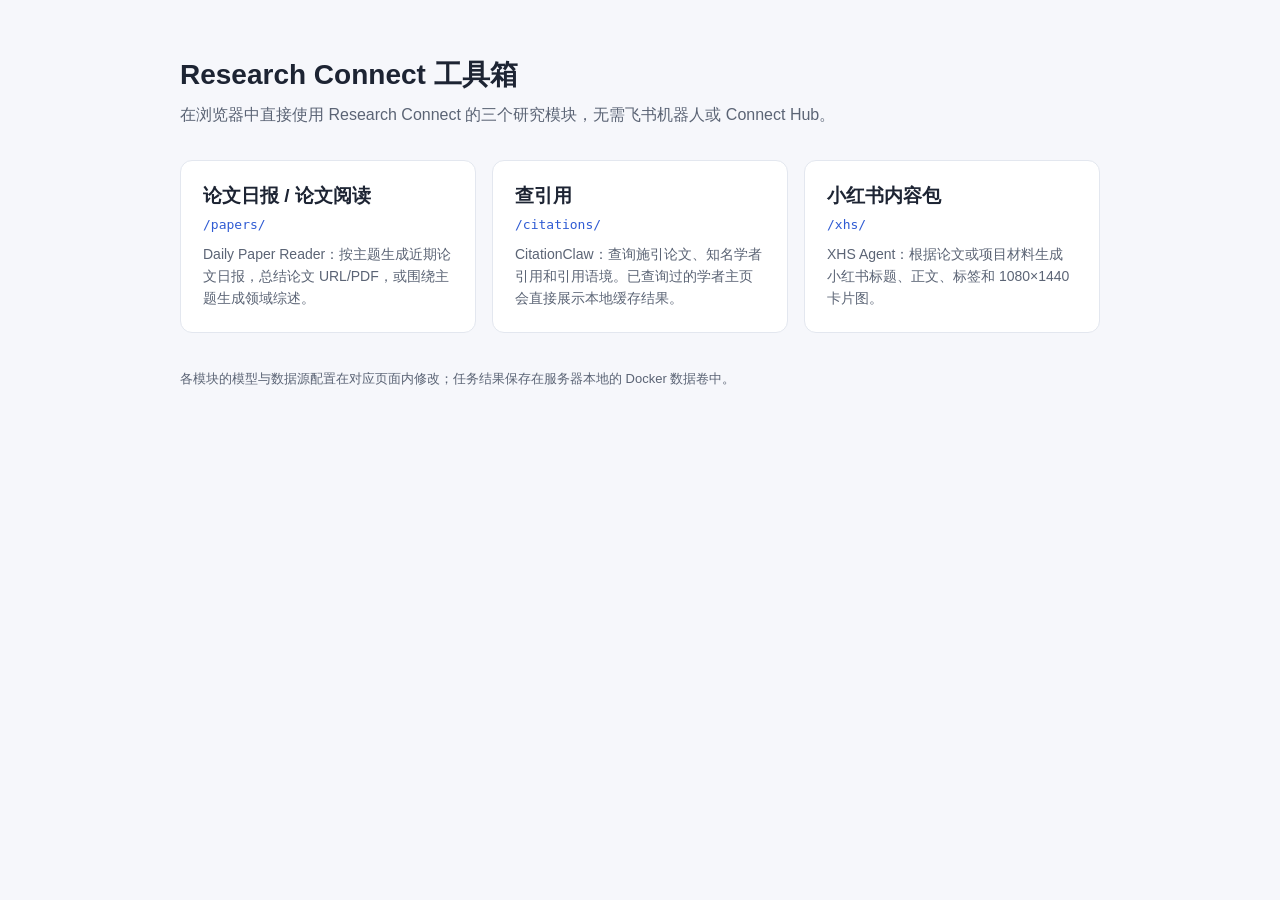
==== deploy/tool/gateway/index.html @ a18ed191 "feat(deploy): add standalone tool.sinksilk.com stack - add deploy/tool compose stack: gateway (58888" ====
<!DOCTYPE html>
<html lang="zh-CN">
<head>
  <meta charset="UTF-8">
  <meta name="viewport" content="width=device-width, initial-scale=1.0">
  <title>Research Connect 工具箱</title>
  <style>
    :root { color-scheme: light; --ink: #1d2433; --muted: #5b6475; --line: #e3e7ef; --accent: #2f5bd3; }
    * { box-sizing: border-box; }
    body { margin: 0; font-family: -apple-system, BlinkMacSystemFont, "Segoe UI", "PingFang SC", "Microsoft YaHei", sans-serif; color: var(--ink); background: #f6f7fb; }
    main { max-width: 960px; margin: 0 auto; padding: 56px 20px 40px; }
    h1 { margin: 0 0 8px; font-size: 28px; }
    .lead { margin: 0 0 32px; color: var(--muted); line-height: 1.6; }
    .grid { display: grid; grid-template-columns: repeat(auto-fit, minmax(260px, 1fr)); gap: 16px; }
    a.card { display: block; padding: 22px; background: #fff; border: 1px solid var(--line); border-radius: 12px; color: inherit; text-decoration: none; transition: border-color .15s, box-shadow .15s; }
    a.card:hover { border-color: var(--accent); box-shadow: 0 6px 18px rgba(47, 91, 211, .12); }
    .card h2 { margin: 0 0 6px; font-size: 19px; }
    .card code { font-size: 13px; color: var(--accent); }
    .card p { margin: 10px 0 0; color: var(--muted); line-height: 1.6; font-size: 14px; }
    footer { margin-top: 36px; color: var(--muted); font-size: 13px; line-height: 1.6; }
  </style>
</head>
<body>
<main>
  <h1>Research Connect 工具箱</h1>
  <p class="lead">在浏览器中直接使用 Research Connect 的三个研究模块，无需飞书机器人或 Connect Hub。</p>
  <div class="grid">
    <a class="card" href="papers/">
      <h2>论文日报 / 论文阅读</h2>
      <code>/papers/</code>
      <p>Daily Paper Reader：按主题生成近期论文日报，总结论文 URL/PDF，或围绕主题生成领域综述。</p>
    </a>
    <a class="card" href="citations/">
      <h2>查引用</h2>
      <code>/citations/</code>
      <p>CitationClaw：查询施引论文、知名学者引用和引用语境。已查询过的学者主页会直接展示本地缓存结果。</p>
    </a>
    <a class="card" href="xhs/">
      <h2>小红书内容包</h2>
      <code>/xhs/</code>
      <p>XHS Agent：根据论文或项目材料生成小红书标题、正文、标签和 1080×1440 卡片图。</p>
    </a>
  </div>
  <footer>各模块的模型与数据源配置在对应页面内修改；任务结果保存在服务器本地的 Docker 数据卷中。</footer>
</main>
</body>
</html>
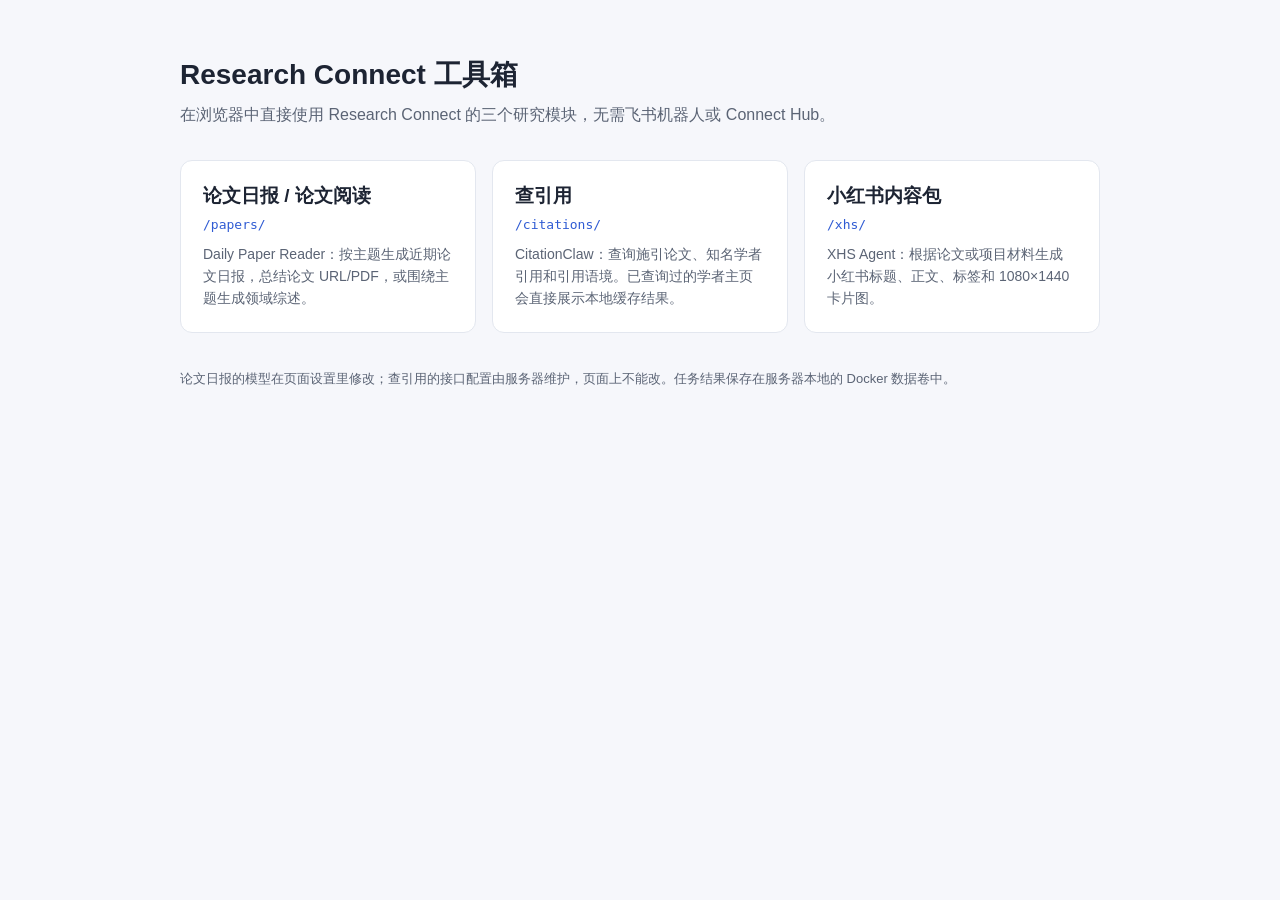
==== commit 3b03efc1: "feat(citationclaw): accept OpenAlex profiles and hide server API settings The public citation page n" ====
--- a/deploy/tool/gateway/index.html
+++ b/deploy/tool/gateway/index.html
@@ -41,7 +41,7 @@
       <p>XHS Agent：根据论文或项目材料生成小红书标题、正文、标签和 1080×1440 卡片图。</p>
     </a>
   </div>
-  <footer>各模块的模型与数据源配置在对应页面内修改；任务结果保存在服务器本地的 Docker 数据卷中。</footer>
+  <footer>论文日报的模型在页面设置里修改；查引用的接口配置由服务器维护，页面上不能改。任务结果保存在服务器本地的 Docker 数据卷中。</footer>
 </main>
 </body>
 </html>
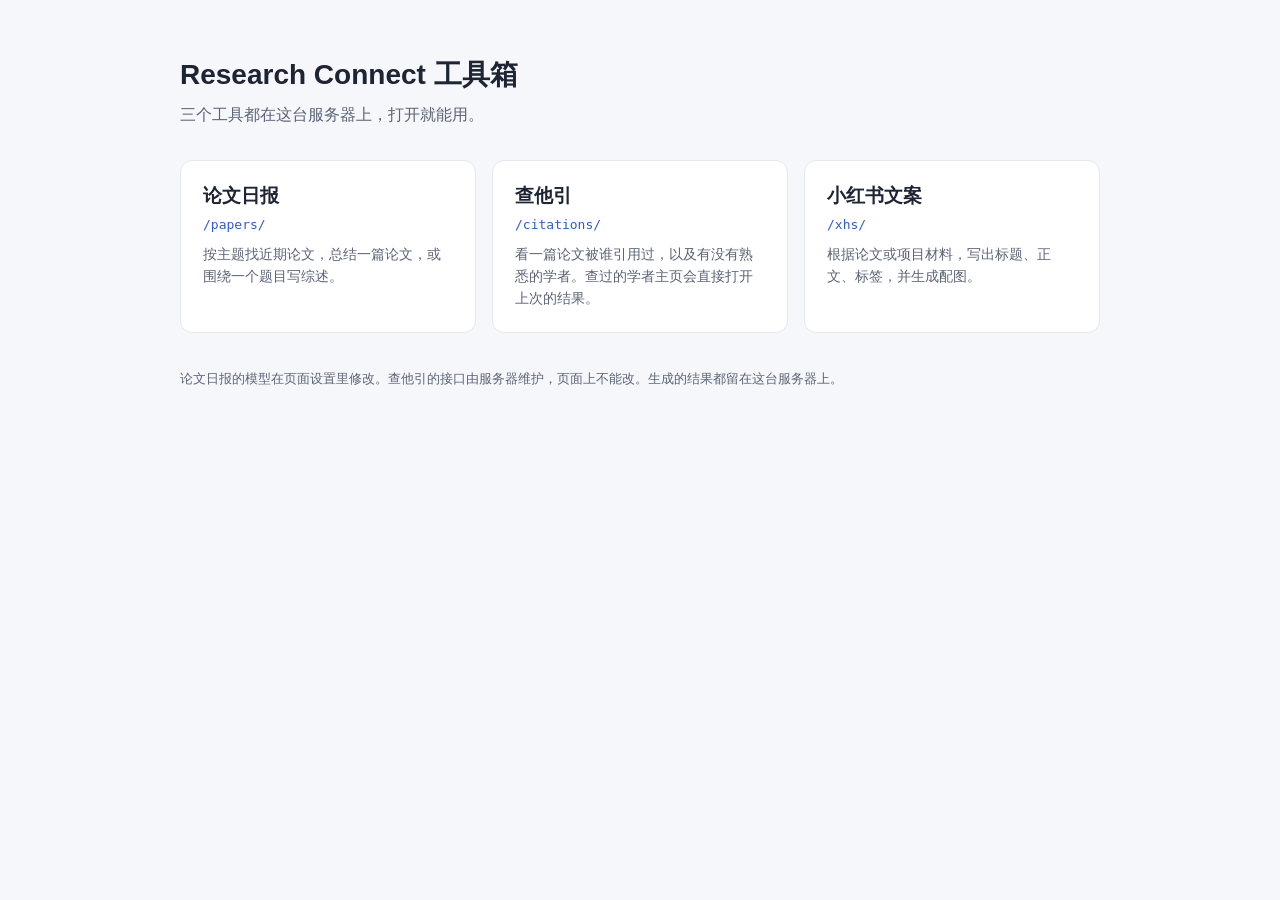
==== commit a354e4f0: "fix(ui): drop the unfinished conference fetch and speed up history The quick-fetch dialog no longer " ====
--- a/deploy/tool/gateway/index.html
+++ b/deploy/tool/gateway/index.html
@@ -23,25 +23,25 @@
 <body>
 <main>
   <h1>Research Connect 工具箱</h1>
-  <p class="lead">在浏览器中直接使用 Research Connect 的三个研究模块，无需飞书机器人或 Connect Hub。</p>
+  <p class="lead">三个工具都在这台服务器上，打开就能用。</p>
   <div class="grid">
     <a class="card" href="papers/">
-      <h2>论文日报 / 论文阅读</h2>
+      <h2>论文日报</h2>
       <code>/papers/</code>
-      <p>Daily Paper Reader：按主题生成近期论文日报，总结论文 URL/PDF，或围绕主题生成领域综述。</p>
+      <p>按主题找近期论文，总结一篇论文，或围绕一个题目写综述。</p>
     </a>
     <a class="card" href="citations/">
-      <h2>查引用</h2>
+      <h2>查他引</h2>
       <code>/citations/</code>
-      <p>CitationClaw：查询施引论文、知名学者引用和引用语境。已查询过的学者主页会直接展示本地缓存结果。</p>
+      <p>看一篇论文被谁引用过，以及有没有熟悉的学者。查过的学者主页会直接打开上次的结果。</p>
     </a>
     <a class="card" href="xhs/">
-      <h2>小红书内容包</h2>
+      <h2>小红书文案</h2>
       <code>/xhs/</code>
-      <p>XHS Agent：根据论文或项目材料生成小红书标题、正文、标签和 1080×1440 卡片图。</p>
+      <p>根据论文或项目材料，写出标题、正文、标签，并生成配图。</p>
     </a>
   </div>
-  <footer>论文日报的模型在页面设置里修改；查引用的接口配置由服务器维护，页面上不能改。任务结果保存在服务器本地的 Docker 数据卷中。</footer>
+  <footer>论文日报的模型在页面设置里修改。查他引的接口由服务器维护，页面上不能改。生成的结果都留在这台服务器上。</footer>
 </main>
 </body>
 </html>
